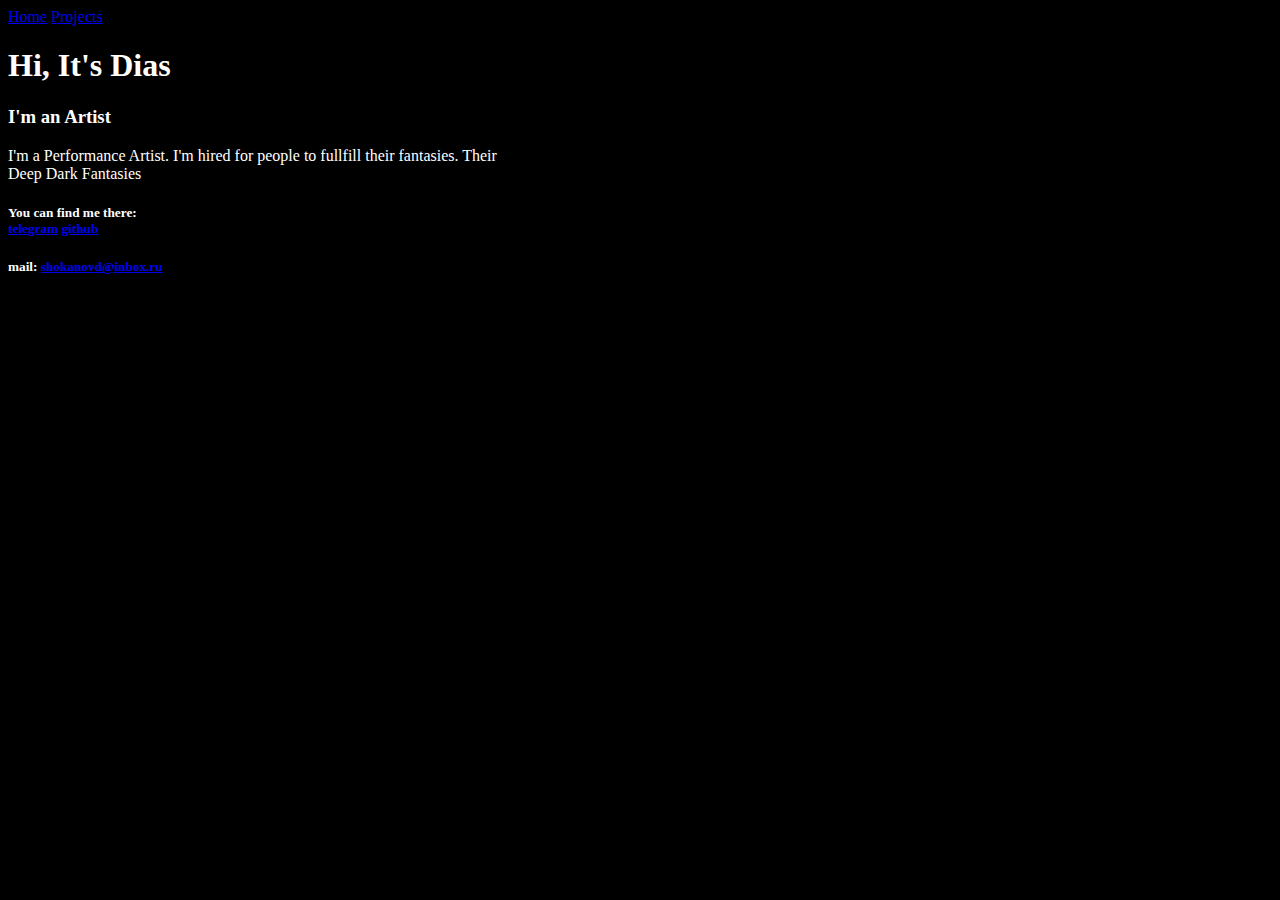
==== index.html @ 367b53e8 "Add files via upload" ====
<!Doctype HTML>

<html>
    <head>
        <title>My Personal Webpage</title>

        <meta charset="UTF-8">
        <meta name="viewport" content="width=device-width, initial-scale=1.0">
    </head>

    <body style="background-color: black; color: white;">

        <header>

            <nav>
                <a href="index.html">Home</a>
                <a href="projects.html">Projects</a>
            </nav>

        </header>


        <section>

            <div>
               
            </div>

            <div>
                <h1>Hi, It's Dias</h1>
                <h3>I'm an Artist</h3>
                <p>I'm a Performance Artist. I'm hired for people to fullfill their fantasies. Their <br> Deep Dark Fantasies</p>
            </div>

        </section>


        <footer>
            
            <div>
                <h5>You can find me there: <br>
                    <a href="https://t.me/Onanore" target="_blank">telegram</a>
                    <a href="https://github.com/Onanore" target="_blank">github</a>
                </h5>
            </div>

            <div>
                <h5>mail: <a href="mailto:shokanovd@inbox.ru" target="_blank">shokanovd@inbox.ru</a></h5>
            </div>

        </footer>
        
    </body>
</html>
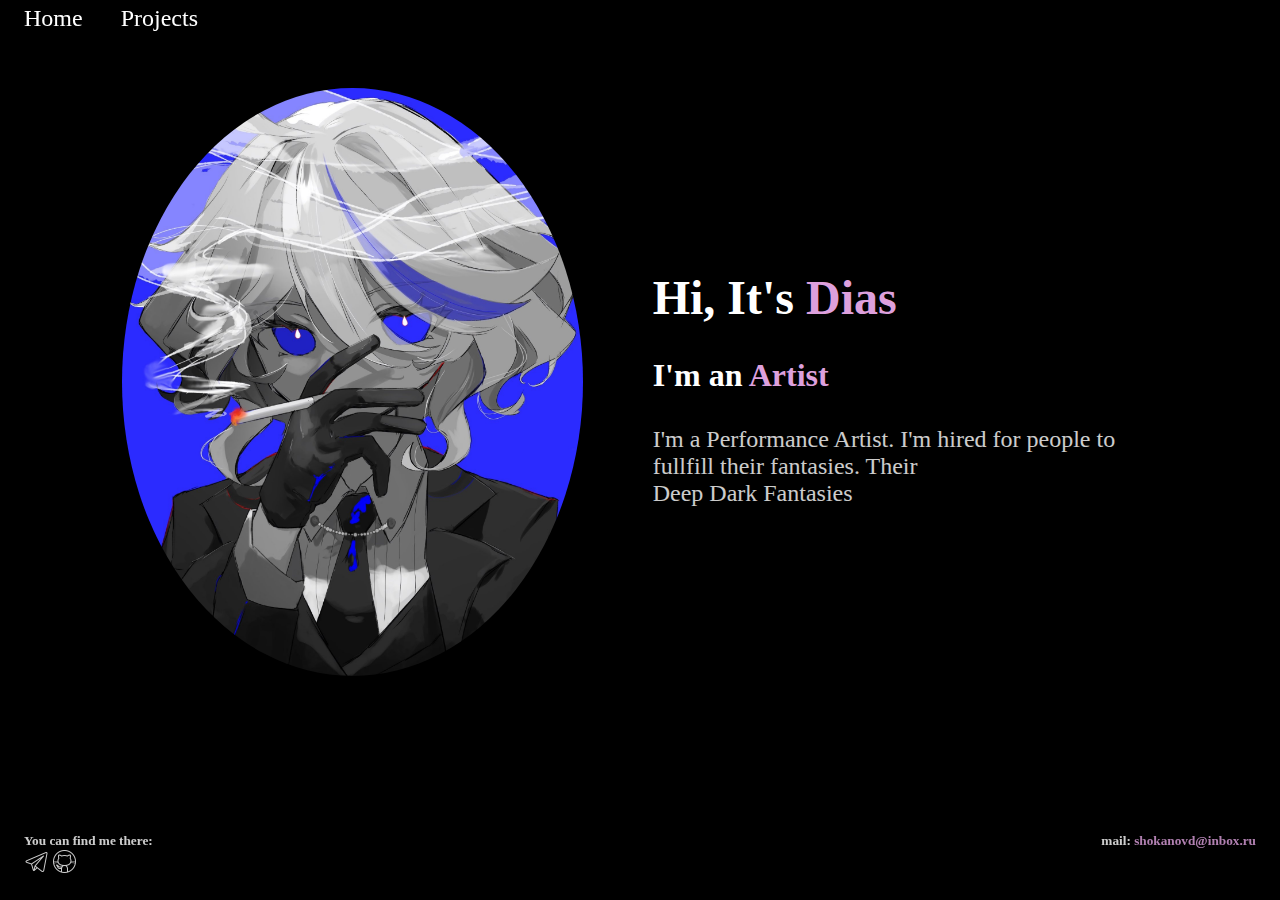
==== commit ff090d89: "Add files via upload" ====
--- a/index.html
+++ b/index.html
@@ -10,42 +10,42 @@
 
     <body style="background-color: black; color: white;">
 
-        <header>
+        <header style="position: fixed; width: 100%; display: flex; top: 5px; padding-left: 1rem">
 
-            <nav>
-                <a href="index.html">Home</a>
-                <a href="projects.html">Projects</a>
+            <nav style="font-size: 1.5rem; word-spacing: 2rem;">
+                <a href="index.html" style="text-decoration: none; color: white;">Home</a>
+                <a href="projects.html" style="text-decoration: none; color: white;">Projects</a>
             </nav>
 
         </header>
 
 
-        <section>
+        <section style="display: flex; justify-content: space-between; align-items: center; padding-top: 5rem;">
 
-            <div>
-               
+            <div style="position: relative; padding-left: 9%;">
+                <img style="width: 36vmax; border-radius: 50%;" src="img/avatar2.jpg" alt="">
             </div>
 
-            <div>
-                <h1>Hi, It's Dias</h1>
-                <h3>I'm an Artist</h3>
-                <p>I'm a Performance Artist. I'm hired for people to fullfill their fantasies. Their <br> Deep Dark Fantasies</p>
+            <div style="width: 40%; padding-right: 9%;">
+                <h1 style="font-size:3rem;">Hi, It's <span style="color: Plum;">Dias</span> </h1>
+                <h3 style="font-size:2rem;">I'm an <span style="color: Plum;">Artist</span></h3>
+                <p style="color: white; opacity: 0.8; font-size: 1.5rem;">I'm a Performance Artist. I'm hired for people to fullfill their fantasies. Their <br> Deep Dark Fantasies</p>
             </div>
 
         </section>
 
 
-        <footer>
-            
-            <div>
+        <footer style="position: fixed; opacity: 0.8; bottom: 0; display: flex; justify-content: space-between; width:100%;">
+
+            <div style="padding-left: 1rem;">
                 <h5>You can find me there: <br>
-                    <a href="https://t.me/Onanore" target="_blank">telegram</a>
-                    <a href="https://github.com/Onanore" target="_blank">github</a>
+                    <a href="https://t.me/Onanore" target="_blank"><img src="img/icons8-telegram-logo-50.png" alt="" style="width: 25px;"></a>
+                    <a href="https://github.com/Onanore" target="_blank"><img src="img/icons8-github-50.png" alt="" style="width: 25px;"></a>
                 </h5>
             </div>
 
-            <div>
-                <h5>mail: <a href="mailto:shokanovd@inbox.ru" target="_blank">shokanovd@inbox.ru</a></h5>
+            <div style="padding-right: 2rem;">
+                <h5>mail: <a href="mailto:shokanovd@inbox.ru" target="_blank" style="text-decoration: none; color: plum;">shokanovd@inbox.ru</a></h5>
             </div>
 
         </footer>
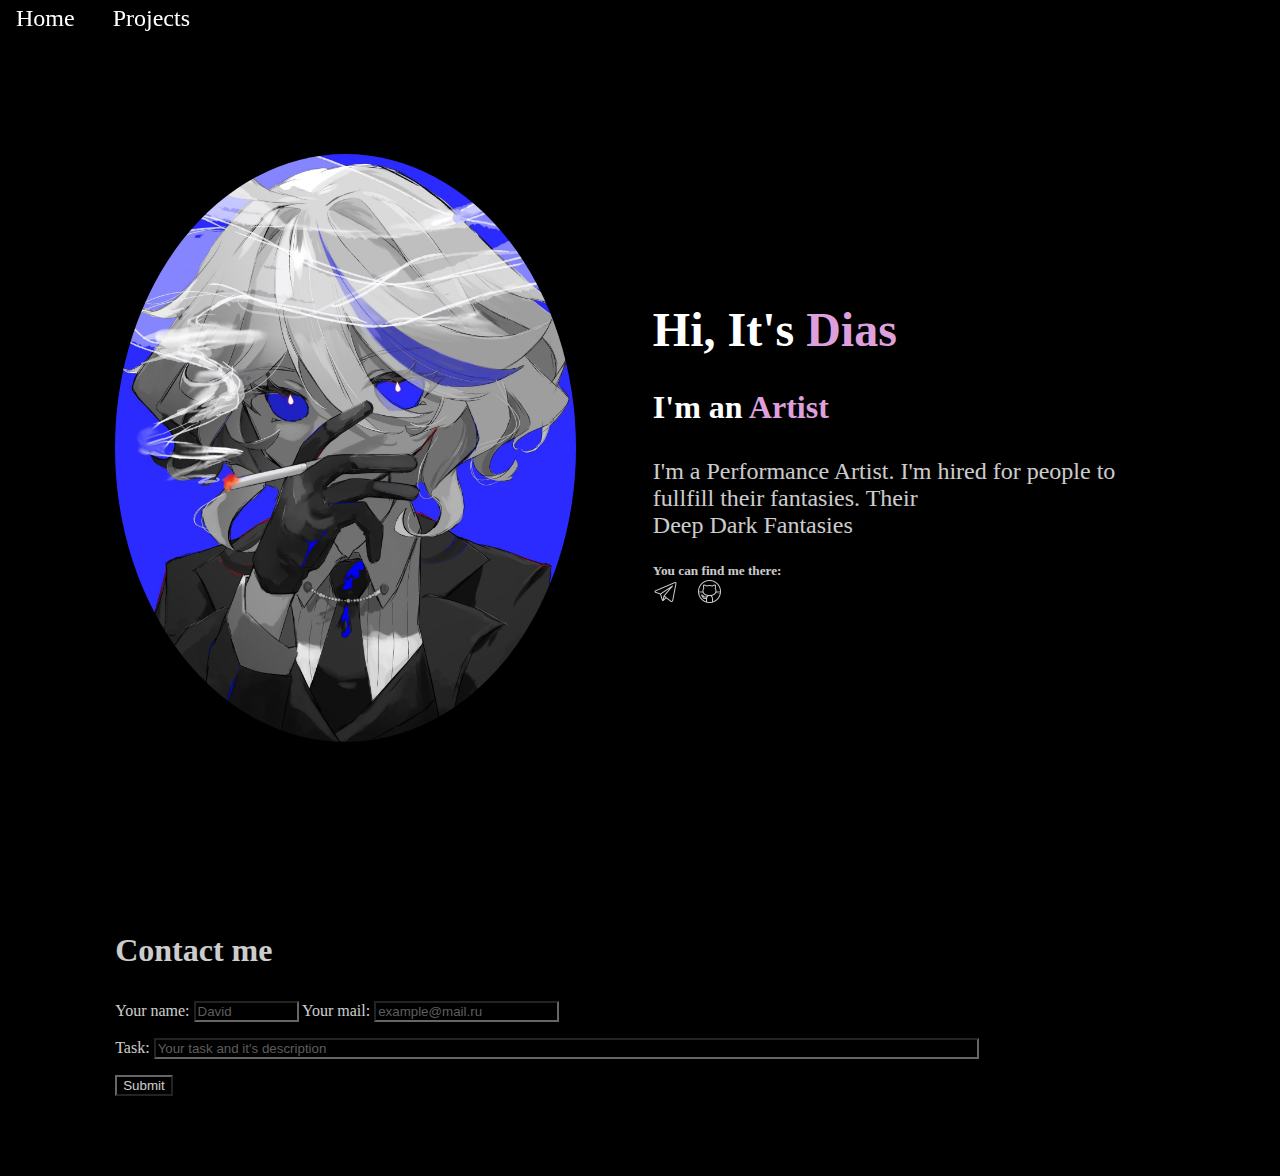
==== commit 10b0c959: "Add files via upload" ====
--- a/index.html
+++ b/index.html
@@ -8,7 +8,7 @@
         <meta name="viewport" content="width=device-width, initial-scale=1.0">
     </head>
 
-    <body style="background-color: black; color: white;">
+    <body style="background-color: black; color: white; margin: 0;">
 
         <header style="position: fixed; width: 100%; display: flex; top: 5px; padding-left: 1rem">
 
@@ -20,7 +20,7 @@
         </header>
 
 
-        <section style="display: flex; justify-content: space-between; align-items: center; padding-top: 5rem;">
+        <section style="display: flex; justify-content: space-between; align-items: center; height: 100vh;">
 
             <div style="position: relative; padding-left: 9%;">
                 <img style="width: 36vmax; border-radius: 50%;" src="img/avatar2.jpg" alt="">
@@ -30,22 +30,30 @@
                 <h1 style="font-size:3rem;">Hi, It's <span style="color: Plum;">Dias</span> </h1>
                 <h3 style="font-size:2rem;">I'm an <span style="color: Plum;">Artist</span></h3>
                 <p style="color: white; opacity: 0.8; font-size: 1.5rem;">I'm a Performance Artist. I'm hired for people to fullfill their fantasies. Their <br> Deep Dark Fantasies</p>
+
+                <h5 style="opacity: 0.8;">You can find me there: <br>
+                    <a href="https://t.me/Onanore" target="_blank"><img src="img/icons8-telegram-logo-50.png" alt="" style="width: 25px;"></a>
+                    <a href="https://github.com/Onanore" target="_blank"><img src="img/icons8-github-50.png" alt="" style="width: 25px; padding-left: 1rem;"></a>
+                </h5>
             </div>
-
+            
         </section>
 
 
-        <footer style="position: fixed; opacity: 0.8; bottom: 0; display: flex; justify-content: space-between; width:100%;">
-
-            <div style="padding-left: 1rem;">
-                <h5>You can find me there: <br>
-                    <a href="https://t.me/Onanore" target="_blank"><img src="img/icons8-telegram-logo-50.png" alt="" style="width: 25px;"></a>
-                    <a href="https://github.com/Onanore" target="_blank"><img src="img/icons8-github-50.png" alt="" style="width: 25px;"></a>
-                </h5>
-            </div>
-
-            <div style="padding-right: 2rem;">
-                <h5>mail: <a href="mailto:shokanovd@inbox.ru" target="_blank" style="text-decoration: none; color: plum;">shokanovd@inbox.ru</a></h5>
+        <footer style="opacity: 0.8; bottom: 0; width:100%; padding-bottom: 5rem;">
+            <div style="padding-left: 9%;">
+                <h3 style="font-size: 2rem;">Contact me</h3>
+                <form action="/KodOtpravkiMailov.js">
+                    <p>
+                        Your name: <input type="text" name="name" placeholder="David" size="10" style="background-color: black; border-color: grey; color: white;"> 
+                        Your mail: <input type="email" name="email" placeholder="example@mail.ru" style="background-color: black; border-color: grey; color: white;">
+                    </p>
+                    
+                    
+                    <p>Task: <input type="text" name="descriptionOfTask" placeholder="Your task and it's description" size="100" style="background-color: black; border-color: grey; color: white;"></p>
+                    
+                    <input type="submit" value="Submit" style="background-color: black; border-color: grey; color: white;">
+                </form>    
             </div>
 
         </footer>
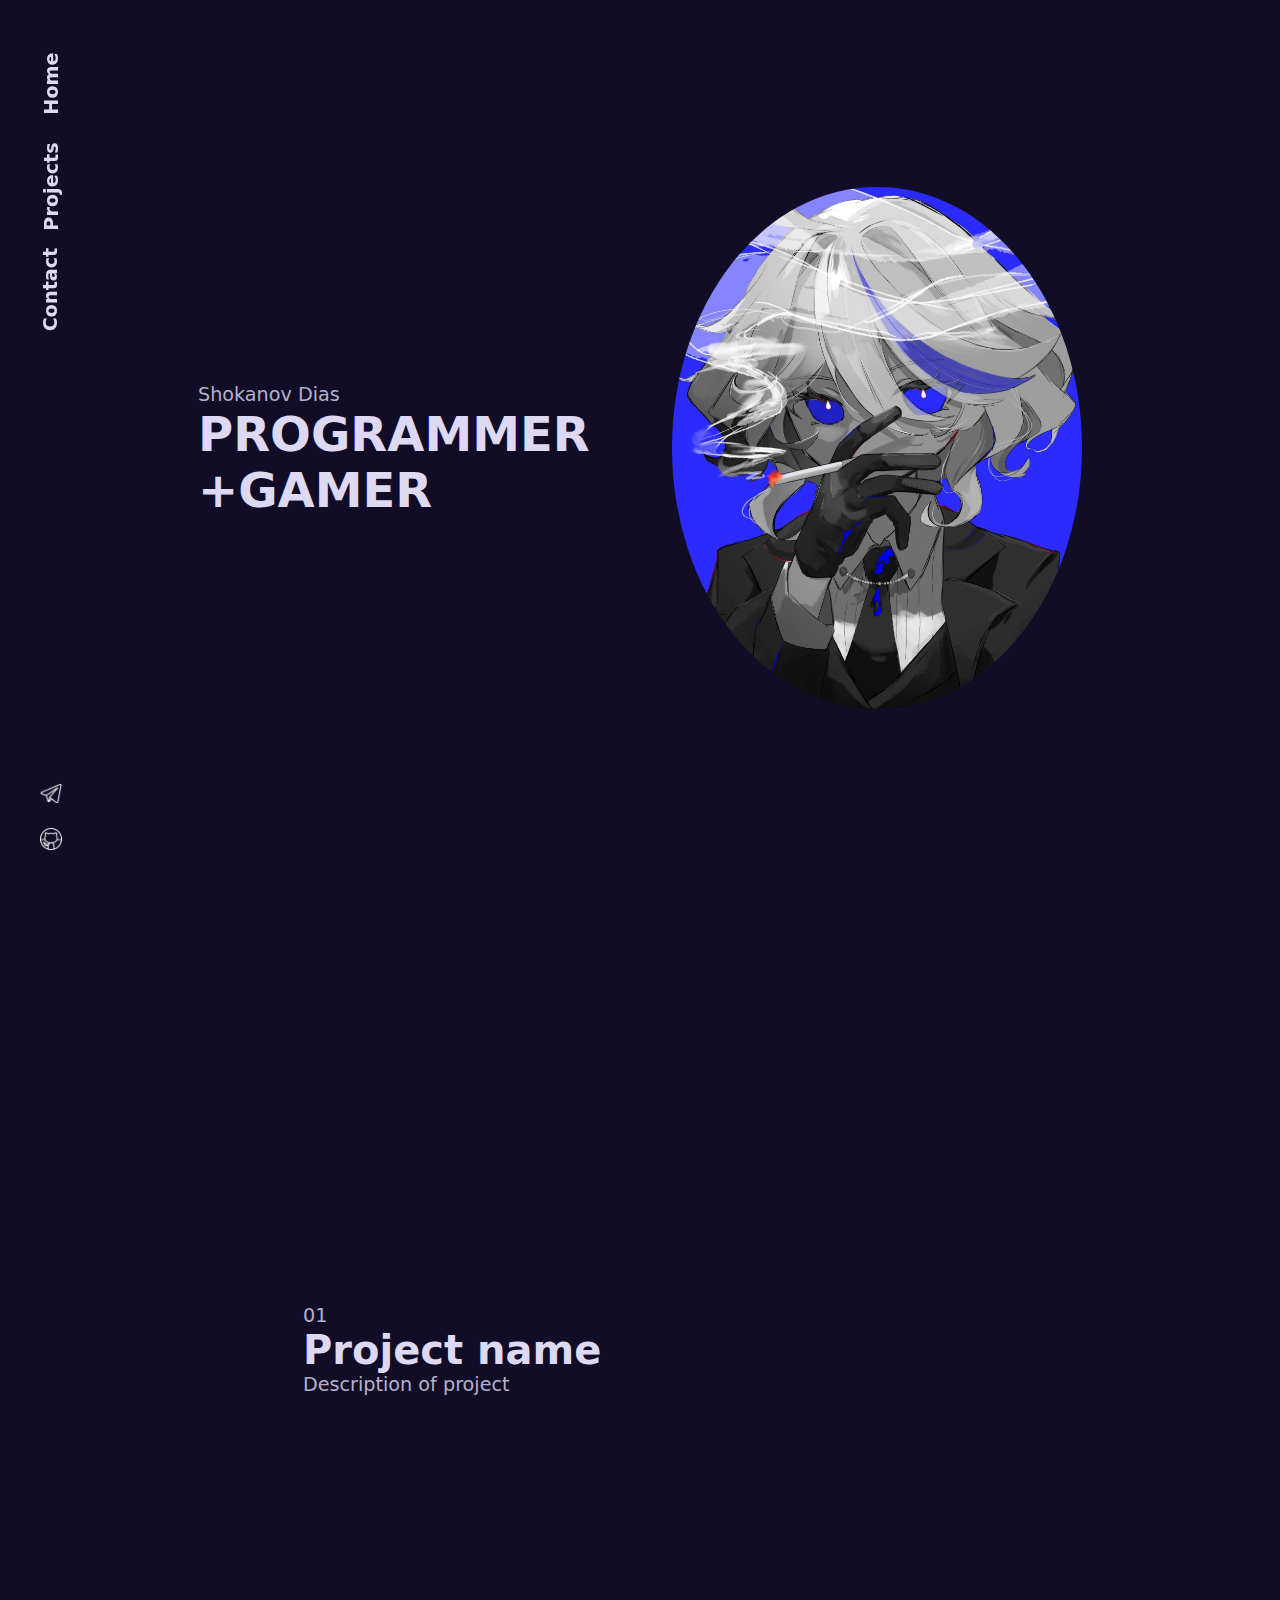
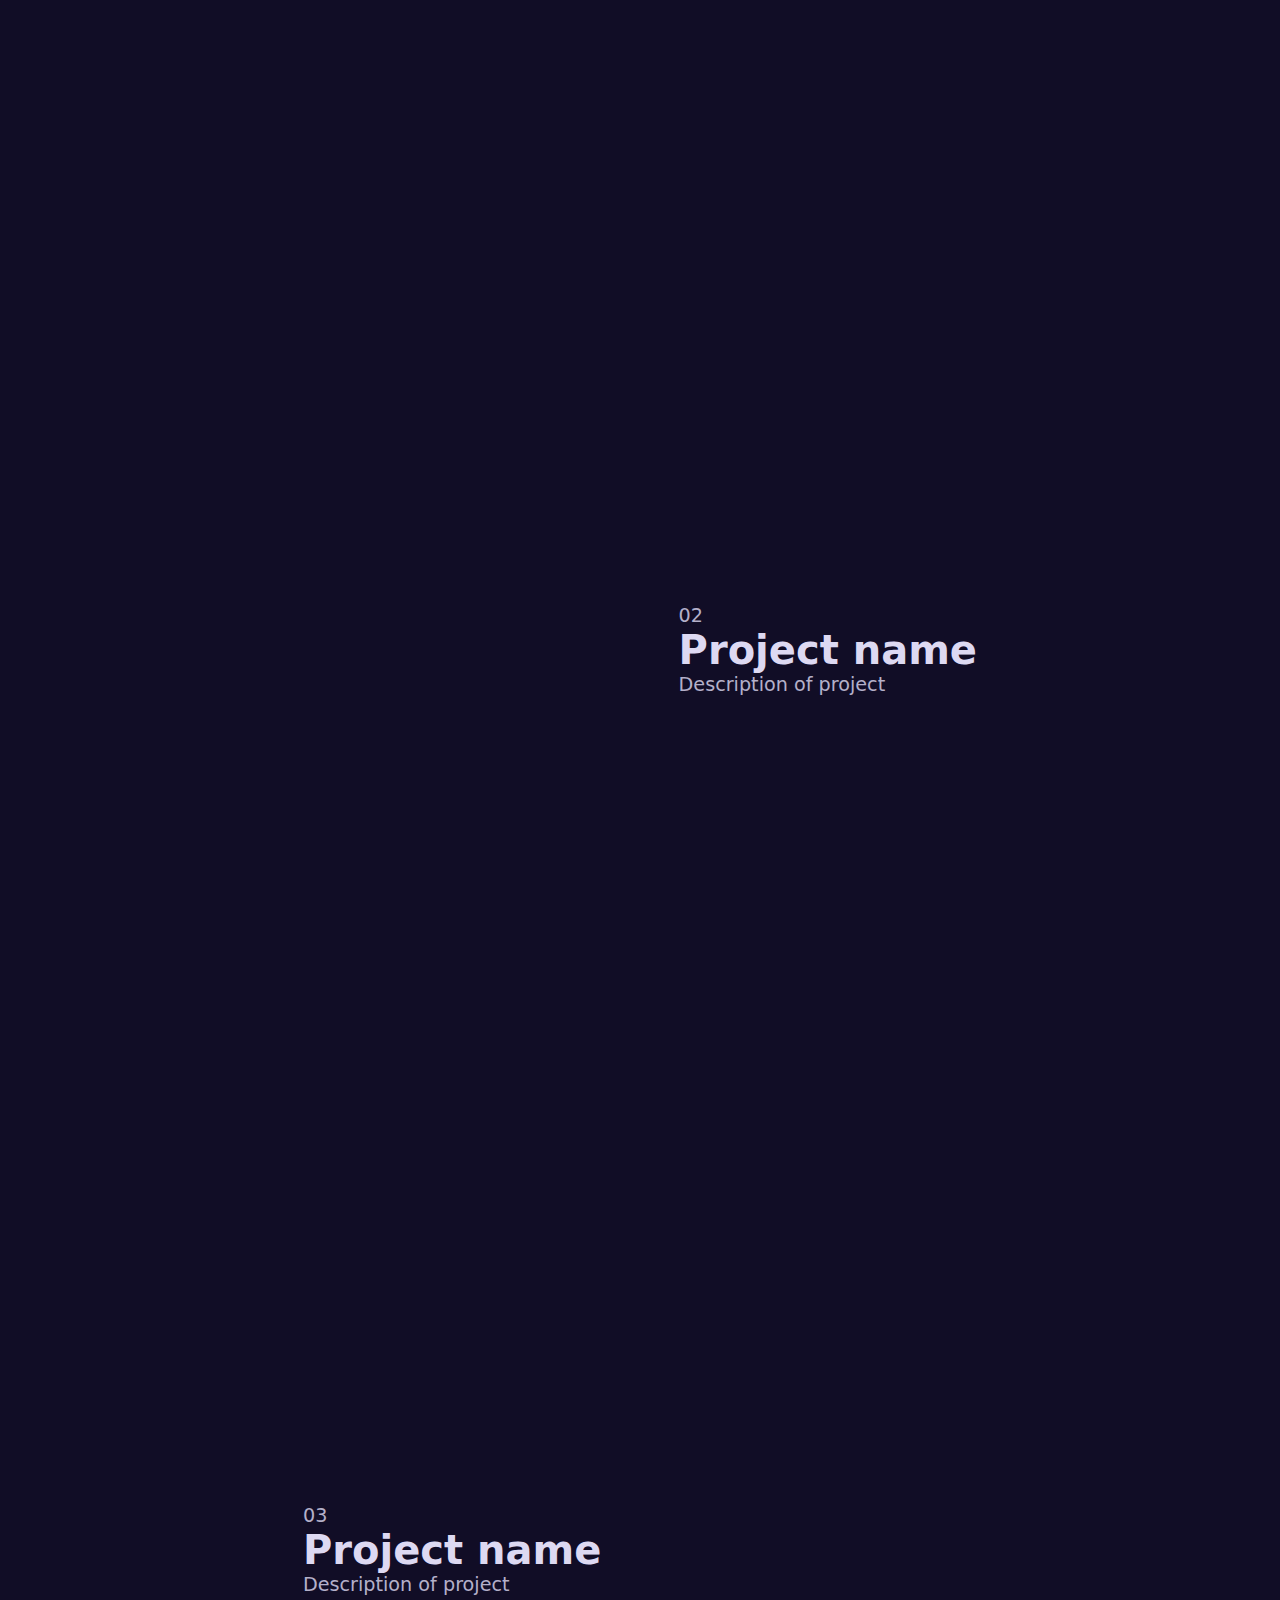
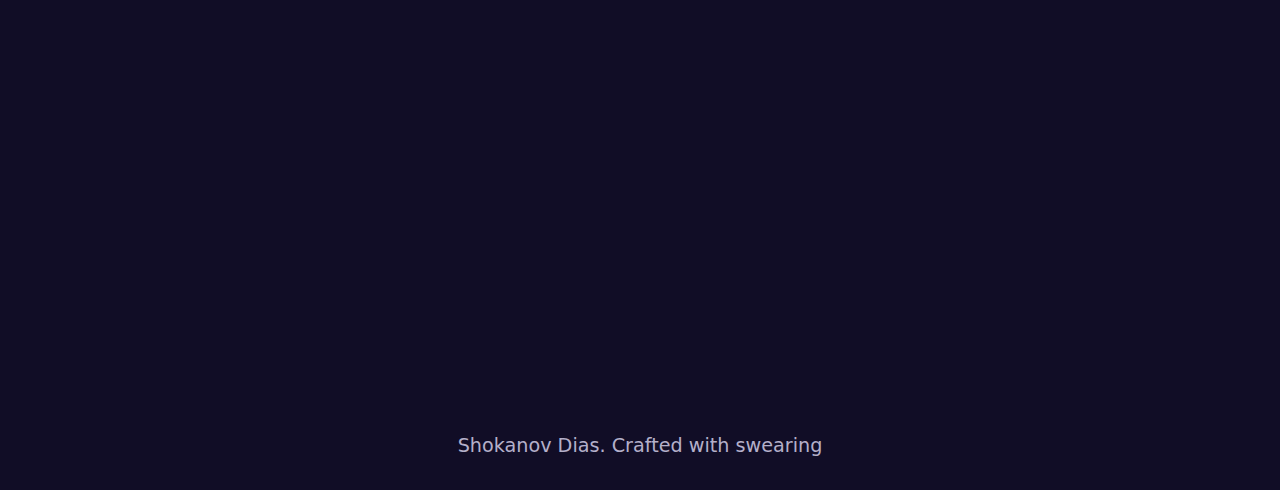
==== commit 30f47ce6: "Add files via upload" ====
--- a/index.html
+++ b/index.html
@@ -6,56 +6,76 @@
 
         <meta charset="UTF-8">
         <meta name="viewport" content="width=device-width, initial-scale=1.0">
+
+        <link rel="stylesheet" href="css/style.css">
     </head>
 
-    <body style="background-color: black; color: white; margin: 0;">
+    <body>
 
-        <header style="position: fixed; width: 100%; display: flex; top: 5px; padding-left: 1rem">
-
-            <nav style="font-size: 1.5rem; word-spacing: 2rem;">
-                <a href="index.html" style="text-decoration: none; color: white;">Home</a>
-                <a href="projects.html" style="text-decoration: none; color: white;">Projects</a>
+        <header>
+            <nav>
+                <a href="#home-page">Home</a>
+                <a href="#project-1">Projects</a>
+                <a href="Contact.html">Contact</a>
             </nav>
 
+            <div class="media-links-container">
+                <a href="https://t.me/Onanore" target="_blank"><img src="img/icons8-telegram-logo-50.webp" alt="" class="media-links"></a>
+                <a href="https://github.com/Onanore" target="_blank"><img src="img/icons8-github-50.webp" alt="" class="media-links"></a>
+            </div>
         </header>
 
 
-        <section style="display: flex; justify-content: space-between; align-items: center; height: 100vh;">
+        <section id="home-page" class="home">
+            <div>
+                <p>Shokanov Dias</p>
+                <h1>PROGRAMMER</h1>
+                <h1>+GAMER</h1>
+            </div>
+            <div>
+                <img src="img/avatar2.webp" alt="" class="home-image">
+            </div>
+        </section>
 
-            <div style="position: relative; padding-left: 9%;">
-                <img style="width: 36vmax; border-radius: 50%;" src="img/avatar2.jpg" alt="">
+        <section id="project-1" class="project-section">
+            <div class="project-information">
+                <p>01</p>
+                <h3>Project name</h3>
+                <p>Description of project</p>
+            </div>
+            <div class="project-section">
+                <img src="" alt="">
             </div>
 
-            <div style="width: 40%; padding-right: 9%;">
-                <h1 style="font-size:3rem;">Hi, It's <span style="color: Plum;">Dias</span> </h1>
-                <h3 style="font-size:2rem;">I'm an <span style="color: Plum;">Artist</span></h3>
-                <p style="color: white; opacity: 0.8; font-size: 1.5rem;">I'm a Performance Artist. I'm hired for people to fullfill their fantasies. Their <br> Deep Dark Fantasies</p>
+        </section>
 
-                <h5 style="opacity: 0.8;">You can find me there: <br>
-                    <a href="https://t.me/Onanore" target="_blank"><img src="img/icons8-telegram-logo-50.png" alt="" style="width: 25px;"></a>
-                    <a href="https://github.com/Onanore" target="_blank"><img src="img/icons8-github-50.png" alt="" style="width: 25px; padding-left: 1rem;"></a>
-                </h5>
+        <section id="project-2" class="project-section">
+            <div class="project-section">
+                <img src="" alt="">
             </div>
-            
+            <div class="project-information">
+                <p>02</p>
+                <h3>Project name</h3>
+                <p>Description of project</p>
+            </div>
+
+        </section>
+
+        <section id="project-3" class="project-section">
+            <div class="project-information">
+                <p>03</p>
+                <h3>Project name</h3>
+                <p>Description of project</p>
+            </div>
+            <div class="project-section">
+                <img src="" alt="">
+            </div>
+
         </section>
 
 
-        <footer style="opacity: 0.8; bottom: 0; width:100%; padding-bottom: 5rem;">
-            <div style="padding-left: 9%;">
-                <h3 style="font-size: 2rem;">Contact me</h3>
-                <form action="/KodOtpravkiMailov.js">
-                    <p>
-                        Your name: <input type="text" name="name" placeholder="David" size="10" style="background-color: black; border-color: grey; color: white;"> 
-                        Your mail: <input type="email" name="email" placeholder="example@mail.ru" style="background-color: black; border-color: grey; color: white;">
-                    </p>
-                    
-                    
-                    <p>Task: <input type="text" name="descriptionOfTask" placeholder="Your task and it's description" size="100" style="background-color: black; border-color: grey; color: white;"></p>
-                    
-                    <input type="submit" value="Submit" style="background-color: black; border-color: grey; color: white;">
-                </form>    
-            </div>
-
+        <footer>
+            <p>Shokanov Dias. Crafted with swearing</p>
         </footer>
         
     </body>
--- a/css/style.css
+++ b/css/style.css
@@ -0,0 +1,223 @@
+:root {
+    --colorPrimary: hsl(250, 50%, 10%);
+    --colorSecondary: hsl(250, 50%, 90%);
+    --colorAccent: hsl(310, 80%, 80%);
+    --transition: 0.3s ease-in-out;
+    --systemFontStack: system-ui, -apple-system, BlinkMacSystemFont, 'Segoe UI', Roboto, Oxygen, Ubuntu, Cantarell, 'Open Sans', 'Helvetica Neue', sans-serif;
+    --fontStack: Gotham, var(--systemFontStack);
+    font-size: 16px;
+}
+
+*{
+    margin: 0;
+    padding: 0;
+    box-sizing: border-box;
+    text-decoration: none;
+    border: none;
+    outline: none;
+    font-family: var(--fontStack);
+    scroll-behavior: smooth;
+}
+
+body {
+    width: 100%;
+    height: 100svh;
+    overflow-x: hidden;
+    background-color: var(--colorPrimary);
+    color: var(--colorSecondary);
+}
+
+h1 {
+    font-size: 3rem;
+}
+
+h2, h3 {
+    font-size: 2.5rem;
+}
+
+header {
+    position: fixed;
+    top: 0;
+    left: 0;
+    width: 8%;
+    height: 100svh;
+    display: flex;
+    flex-direction: column;
+    align-items: center;
+    padding-top: 8vh;
+    z-index: 10;
+}
+
+nav {
+    display: flex;
+    flex-direction: column;
+    align-items: center;
+    gap: 5rem;
+}
+
+nav a{
+    font-size: 1.2rem;
+    color: var(--colorSecondary);
+    font-weight: 700;
+    border-bottom: none;
+    transition: var(--transition);
+    transform: rotate(-90deg);
+}
+
+nav a:hover {
+    color: var(--colorAccent);
+    transition: var(--transition);
+}
+
+.logo {
+    font-size: 2rem;
+    color: var(--colorAccent);
+    font-weight: 700;
+}
+
+section {
+    min-height: 100vh;
+    padding: 2rem 9% 2rem;
+}
+
+.section-name {
+    font-size: 2rem;
+    font-weight: 700;
+    letter-spacing: 1px;
+}
+
+p {
+    font-size: 1.2rem;
+    font-weight: 400;
+    color: var(--colorSecondary);
+    letter-spacing: normal;
+    opacity: 0.8;
+}
+
+.home {
+    display: flex;
+    justify-content: space-evenly;
+    align-items: center;
+}
+
+span {
+    color: var(--colorAccent);
+}
+
+.home-image {
+    position: relative;
+    width: 32vw;
+    border-radius: 50%;
+    scale: 1;
+    transition: var(--transition);
+}
+
+.home-image:hover {
+    scale: 1.05;
+    transition: var(--transition);
+}
+
+.media-links-container {
+    display: flex;
+    flex-direction: column;
+    align-items: center;
+    gap: 2vh;
+    margin: auto 0 5svh 0;
+}
+
+.media-links {
+    width: 1.5rem;
+    height: 1.5rem;
+    scale: 1;
+    transition: var(--transition);
+}
+
+.media-links:hover {
+    scale: 1.2;
+    transition: var(--transition);
+}
+
+
+.project-section {
+    display: flex;
+    justify-content: space-around;
+    align-items: center;
+}
+
+.project-information {
+    display: flex;
+    flex-direction: column;
+    justify-content: center;
+    align-items: flex-start;
+    height: 64svh;
+}
+
+footer {
+    bottom: 0;
+    right: 0;
+    display: flex;
+    justify-content: center;
+    align-items: center;
+    height: 10vh;
+}
+
+.contact-form {
+    height: 90svh;
+    display: flex;
+    justify-content: center;
+    align-items: center;
+}
+
+.form-inputs-group {
+    width: 600px;
+    display: flex;
+    justify-content: space-between;
+    align-items: center;
+    margin-right: 5rem;
+    margin-top: 2rem;
+}
+
+.form-user-information {
+    padding: 1rem 1rem;
+    font-size: 2rem;
+    background-color: var(--colorPrimary);
+    color: var(--colorSecondary);
+    border-bottom: 1px var(--colorSecondary) solid;
+    border-radius: 1rem;
+}
+
+.form-task-description {
+    padding: 1rem 1rem;
+    width: 100%;
+    font-size: 2rem;
+    background-color: var(--colorPrimary);
+    color: var(--colorSecondary);
+    border-bottom: 1px var(--colorSecondary) solid;
+    border-radius: 1rem;
+}
+
+.form-submit {
+    display: flex;
+    justify-content: flex-start;
+    align-items: center;
+    margin-top: 3rem;
+}
+
+.form-submit-button {
+    background-color: transparent;
+    color: var(--colorSecondary);
+    font-size: 2rem;
+    cursor: pointer;
+}
+
+.form-submit-arrow {
+    background-color: var(--colorSecondary);
+    width: 2.5rem;
+    margin-left: 1rem;
+    font-size: 2rem;
+    color: var(--colorSecondary);
+    padding: 0.5rem;
+    border: 2px var(--colorSecondary) solid;
+    border-radius: 50%;
+    cursor: pointer;
+}